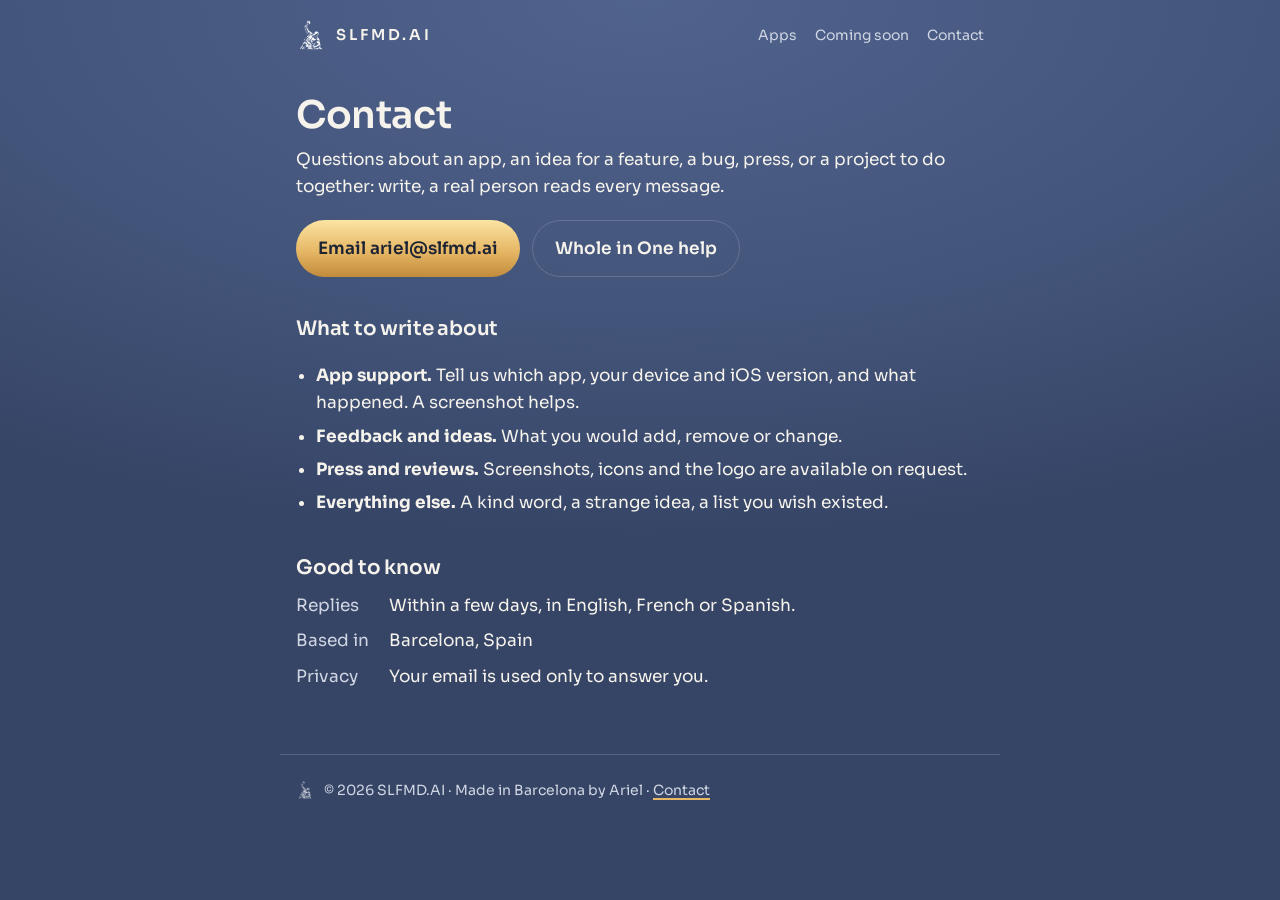
==== contact/index.html @ 249696d8 "SLFMD.AI website Co-Authored-By: Claude Opus 5.5 <noreply@anthropic.com> Claude-Session: https://cla" ====
<!doctype html>
<html lang="en">
<head>
<meta charset="utf-8">
<meta name="viewport" content="width=device-width,initial-scale=1">
<title>Contact — SLFMD.AI</title>
<meta name="description" content="Write to SLFMD.AI: app support, feedback, press and collaborations.">
<meta name="theme-color" content="#43547a">
<link rel="icon" href="/favicon.ico" sizes="any">
<link rel="icon" type="image/png" href="/assets/favicon-32.png" sizes="32x32">
<link rel="apple-touch-icon" href="/apple-touch-icon.png">
<meta property="og:type" content="website">
<meta property="og:site_name" content="SLFMD.AI">
<meta property="og:title" content="Contact — SLFMD.AI">
<meta property="og:description" content="Write to SLFMD.AI: app support, feedback, press and collaborations.">
<meta property="og:image" content="https://slfmd.ai/assets/og-image.jpg">
<meta name="twitter:card" content="summary_large_image">
<link rel="preconnect" href="https://fonts.googleapis.com">
<link rel="preconnect" href="https://fonts.gstatic.com" crossorigin>
<link href="https://fonts.googleapis.com/css2?family=Sora:wght@400;600&display=swap" rel="stylesheet">
<link rel="stylesheet" href="/assets/site.css">
</head>
<body>
<header class="bar">
<a class="brand" href="/" aria-label="SLFMD.AI home"><img src="/assets/mark-96.png" alt=""><span>SLFMD.AI</span></a>
<nav><a href="/#apps">Apps</a><a href="/#next">Coming soon</a><a href="/contact/">Contact</a></nav>
</header>
<main>
<h1>Contact</h1>
<p>Questions about an app, an idea for a feature, a bug, press, or a project to do together: write, a real person reads every message.</p>
<div class="actions">
<a class="button" href="mailto:ariel@slfmd.ai">Email ariel@slfmd.ai</a>
<a class="button ghost" href="/wholeinone/support/">Whole in One help</a>
</div>
<h2>What to write about</h2>
<ul class="features">
<li><strong>App support.</strong> Tell us which app, your device and iOS version, and what happened. A screenshot helps.</li>
<li><strong>Feedback and ideas.</strong> What you would add, remove or change.</li>
<li><strong>Press and reviews.</strong> Screenshots, icons and the logo are available on request.</li>
<li><strong>Everything else.</strong> A kind word, a strange idea, a list you wish existed.</li>
</ul>
<h2>Good to know</h2>
<dl class="facts">
<dt>Replies</dt><dd>Within a few days, in English, French or Spanish.</dd>
<dt>Based in</dt><dd>Barcelona, Spain</dd>
<dt>Privacy</dt><dd>Your email is used only to answer you.</dd>
</dl>
</main>
<footer><img src="/assets/mark-96.png" alt=""><span>© 2026 SLFMD.AI · Made in Barcelona by Ariel · <a href="/contact/">Contact</a></span></footer>
</body>
</html>
---- assets/site.css ----
/* SLFMD.AI — shared site styles. Brand: black, warm gold, Sora. */
:root {
  color-scheme: dark;
  --bg: #43547a;
  --bg-deep: #364566;
  --surface: rgba(16, 22, 38, 0.28);
  --line: rgba(255, 255, 255, 0.16);
  --ink: #f6f3ec;
  --muted: #d0d6e3;
  --gold-1: #fbe4a2;
  --gold-2: #e6b765;
  --gold-3: #c18b3b;
  --gold: linear-gradient(180deg, var(--gold-1) 0%, var(--gold-2) 55%, var(--gold-3) 100%);
}
* { box-sizing: border-box; }
html { background: var(--bg); }
body {
  margin: 0;
  background: var(--bg) radial-gradient(ellipse 90% 60% at 50% 0%, #50638d 0%, var(--bg) 60%, var(--bg-deep) 100%) no-repeat;
  min-height: 100vh;
  color: var(--ink);
  font: 17px/1.6 "Sora", -apple-system, system-ui, "Segoe UI", sans-serif;
  -webkit-font-smoothing: antialiased;
}
main { max-width: 720px; margin: 0 auto; padding: 0 16px 64px; }
a { color: inherit; text-decoration-color: var(--gold-2); text-decoration-thickness: 1.5px; text-underline-offset: 3px; }
a:hover { color: var(--gold-1); }
h1, h2, h3 { font-weight: 600; letter-spacing: -0.01em; }
h1 { font-size: clamp(28px, 6vw, 38px); line-height: 1.15; margin: 24px 0 8px; }
h2 { font-size: 20px; margin: 36px 0 8px; }
p { margin: 0 0 14px; }
.muted { color: var(--muted); }
img { max-width: 100%; height: auto; }

/* top bar */
.bar { max-width: 720px; margin: 0 auto; padding: 20px 16px; display: flex; align-items: center; justify-content: space-between; gap: 16px; }
.brand { display: inline-flex; align-items: center; gap: 10px; text-decoration: none; }
.brand img { width: 30px; height: 30px; object-fit: contain; }
.brand span { font-weight: 600; letter-spacing: 0.2em; font-size: 15px; }
.bar nav { display: flex; gap: 18px; font-size: 14px; }
.bar nav a { text-decoration: none; color: var(--muted); }
.bar nav a:hover { color: var(--ink); }

/* gold wordmark */
.wordmark {
  font-weight: 600;
  letter-spacing: 0.18em;
  background: var(--gold);
  -webkit-background-clip: text;
  background-clip: text;
  color: transparent;
}

/* home hero */
.hero { text-align: center; padding: 8px 0 24px; }
.hero img { width: min(460px, 90%); display: block; margin: 0 auto -6px; filter: drop-shadow(0 18px 30px rgba(10, 14, 28, 0.45)); }
.hero .wordmark { font-size: clamp(40px, 11vw, 76px); line-height: 1; margin: 0; padding-left: 0.18em; }
.hero p { font-size: 18px; margin: 18px auto 0; max-width: 34ch; }

/* cards */
.card { background: var(--surface); border: 1px solid var(--line); border-radius: 18px; padding: 18px; display: flex; gap: 16px; align-items: center; text-decoration: none; }
.card:hover { border-color: var(--gold-2); color: inherit; }
.card img { width: 72px; height: 72px; border-radius: 16px; flex: none; }
.card strong { font-weight: 600; }
.pill { display: inline-block; font-size: 12px; letter-spacing: 0.04em; padding: 2px 10px; border-radius: 999px; border: 1px solid var(--gold-3); color: var(--gold-1); margin-top: 6px; }

/* app page */
.app-head { display: flex; gap: 18px; align-items: center; margin-top: 16px; }
.app-head img { width: 88px; height: 88px; border-radius: 20px; }
.app-head h1 { margin: 0; }
.shots { display: grid; grid-template-columns: repeat(4, 1fr); gap: 12px; margin: 28px 0; }
.shots img { border-radius: 14px; border: 1px solid var(--line); }
@media (max-width: 560px) { .shots { grid-template-columns: repeat(2, 1fr); } }
.features { padding-left: 20px; }
.features li { margin-bottom: 6px; }
.links { display: flex; gap: 20px; flex-wrap: wrap; margin-top: 24px; }

footer { max-width: 720px; margin: 0 auto; padding: 24px 16px 40px; border-top: 1px solid var(--line); font-size: 14px; color: var(--muted); display: flex; gap: 10px; align-items: center; flex-wrap: wrap; }
footer img { width: 18px; height: 18px; object-fit: contain; opacity: 0.8; }

/* teasers */
.grid { display: grid; grid-template-columns: repeat(2, 1fr); gap: 12px; }
@media (max-width: 560px) { .grid { grid-template-columns: 1fr; } }
.tease { background: var(--surface); border: 1px solid var(--line); border-radius: 18px; padding: 18px; }
.tease h3 { margin: 6px 0 6px; font-size: 17px; }
.tease p { margin: 0; color: var(--muted); font-size: 15px; }
.status { font-size: 12px; letter-spacing: 0.08em; text-transform: uppercase; color: var(--gold-1); }

/* buttons */
.button { display: inline-flex; align-items: center; gap: 10px; padding: 14px 22px; border-radius: 999px; background: var(--gold); color: #1d2333; font-weight: 600; text-decoration: none; }
.button:hover { color: #1d2333; filter: brightness(1.06); }
.button.ghost { background: transparent; color: var(--ink); border: 1px solid var(--line); }
.button.ghost:hover { border-color: var(--gold-2); color: var(--ink); }
.actions { display: flex; gap: 12px; flex-wrap: wrap; margin: 20px 0 8px; }
dl.facts { display: grid; grid-template-columns: max-content 1fr; gap: 8px 20px; margin: 0; }
dl.facts dt { color: var(--muted); }
dl.facts dd { margin: 0; }
.bar nav a { white-space: nowrap; }
@media (max-width: 440px) { .bar { padding: 16px; } .bar nav { gap: 12px; font-size: 13px; } .brand span { font-size: 13px; letter-spacing: 0.14em; } .brand img { width: 24px; height: 24px; } }
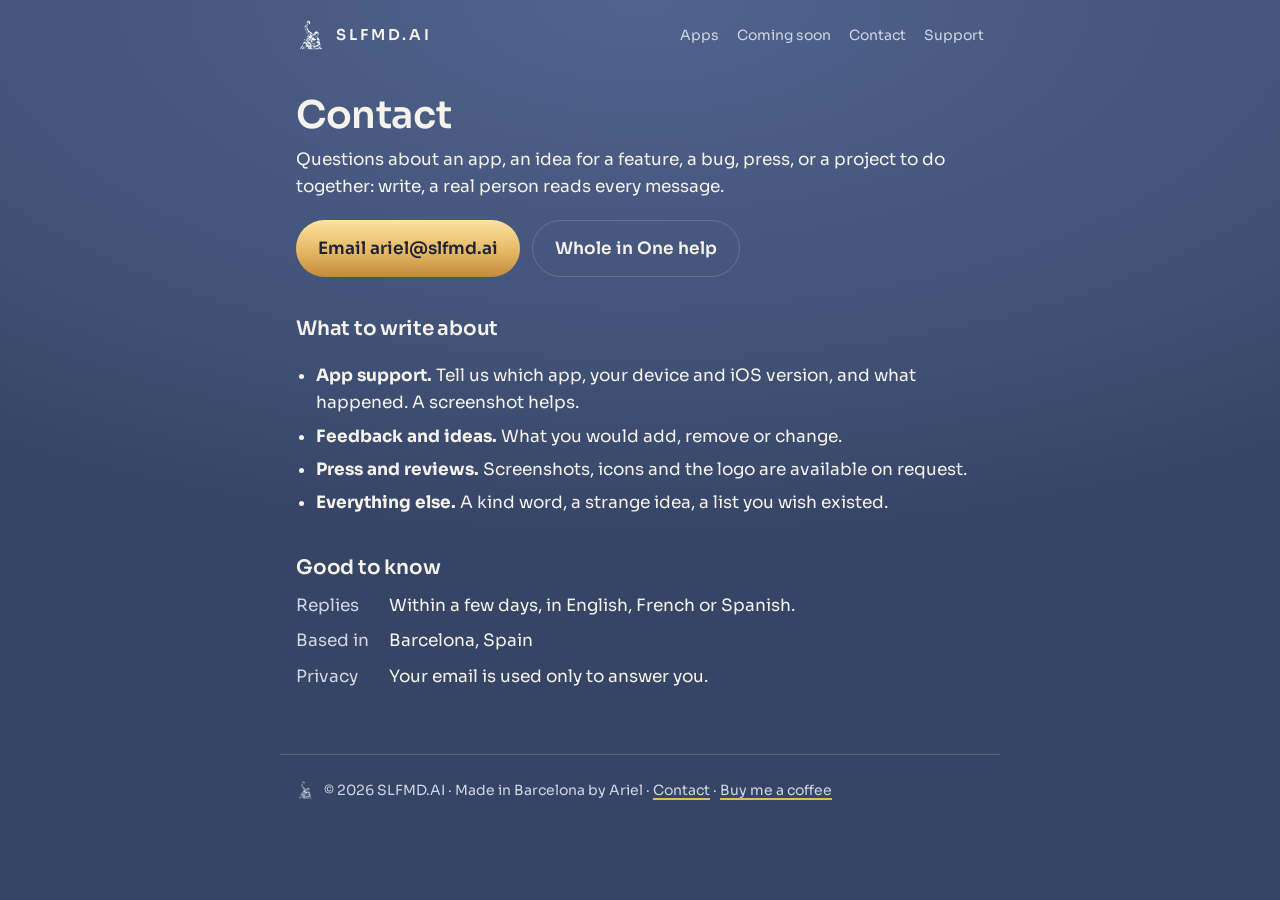
==== commit ec439685: "Ko-fi: Support link in the menu, Buy me a coffee button and footer link Co-Authored-By: Claude Opus " ====
--- a/contact/index.html
+++ b/contact/index.html
@@ -23,7 +23,7 @@
 <body>
 <header class="bar">
 <a class="brand" href="/" aria-label="SLFMD.AI home"><img src="/assets/mark-96.png" alt=""><span>SLFMD.AI</span></a>
-<nav><a href="/#apps">Apps</a><a href="/#next">Coming soon</a><a href="/contact/">Contact</a></nav>
+<nav><a href="/#apps">Apps</a><a href="/#next">Coming soon</a><a href="/contact/">Contact</a><a href="https://ko-fi.com/slfmdai" rel="noopener">Support</a></nav>
 </header>
 <main>
 <h1>Contact</h1>
@@ -46,6 +46,6 @@
 <dt>Privacy</dt><dd>Your email is used only to answer you.</dd>
 </dl>
 </main>
-<footer><img src="/assets/mark-96.png" alt=""><span>© 2026 SLFMD.AI · Made in Barcelona by Ariel · <a href="/contact/">Contact</a></span></footer>
+<footer><img src="/assets/mark-96.png" alt=""><span>© 2026 SLFMD.AI · Made in Barcelona by Ariel · <a href="/contact/">Contact</a> · <a href="https://ko-fi.com/slfmdai" rel="noopener">Buy me a coffee</a></span></footer>
 </body>
 </html>
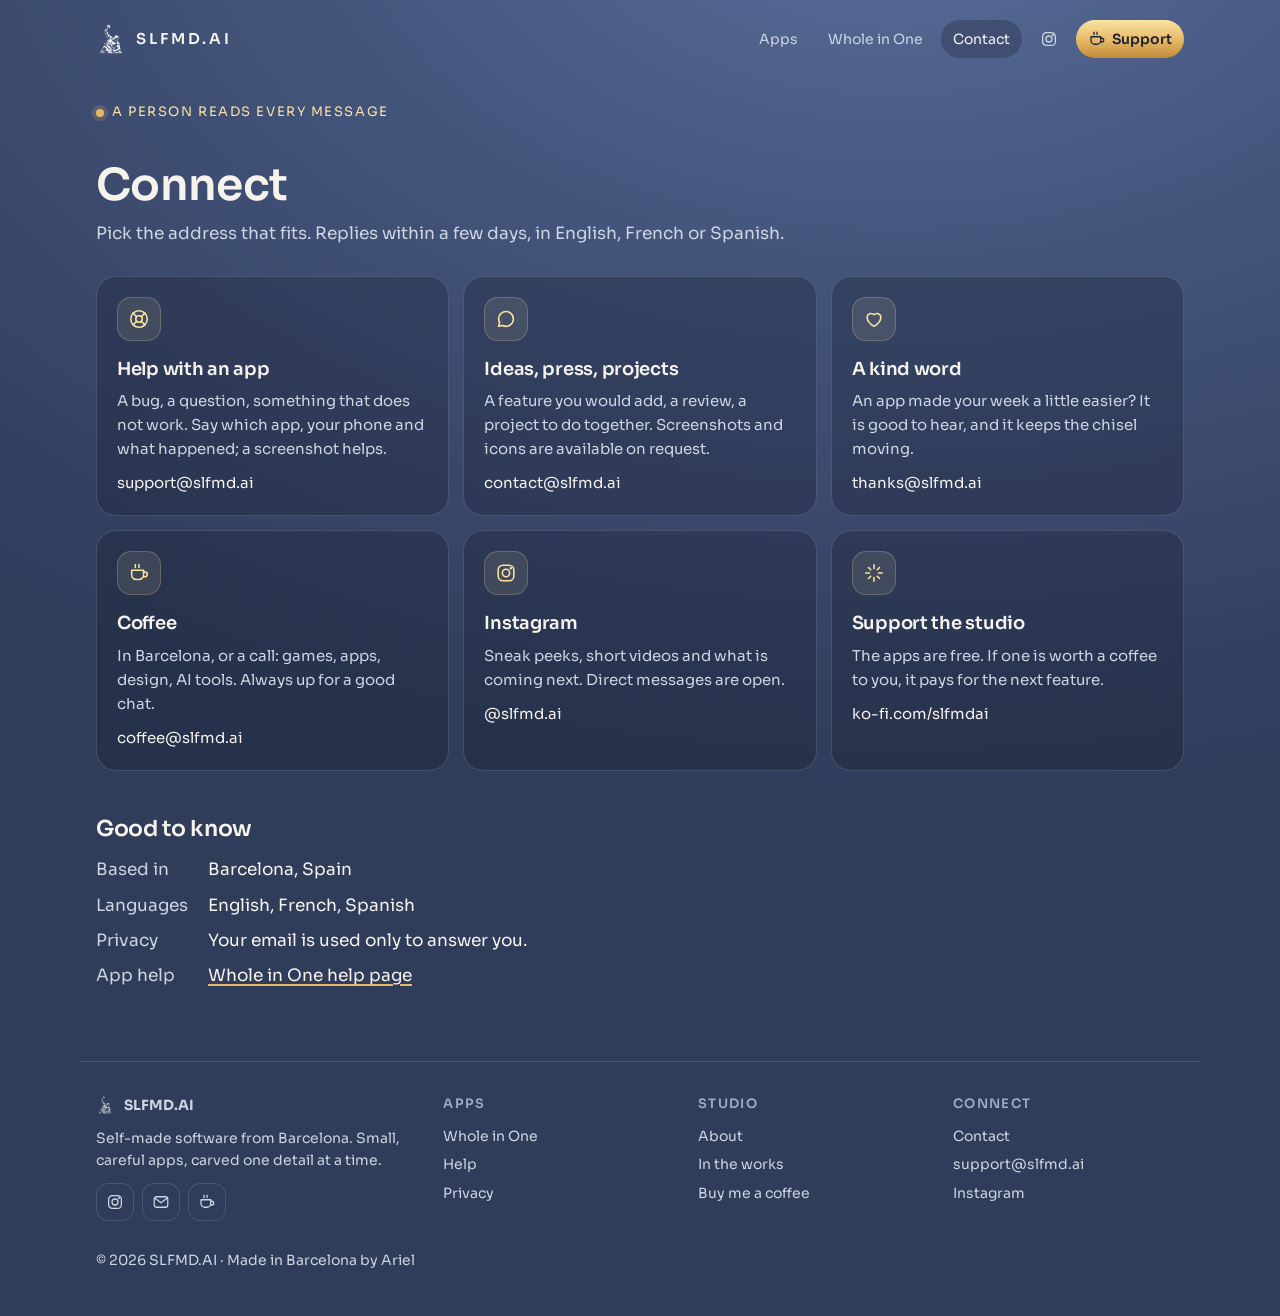
==== commit 90dcd17b: "Site v2: tabbed home (Apps, In the works, Studio), line icons, wider layout; Connect page with suppo" ====
--- a/contact/index.html
+++ b/contact/index.html
@@ -4,7 +4,7 @@
 <meta charset="utf-8">
 <meta name="viewport" content="width=device-width,initial-scale=1">
 <title>Contact — SLFMD.AI</title>
-<meta name="description" content="Write to SLFMD.AI: app support, feedback, press and collaborations.">
+<meta name="description" content="Reach SLFMD.AI: app help, ideas and press, a kind word, a coffee, or Instagram.">
 <meta name="theme-color" content="#43547a">
 <link rel="icon" href="/favicon.ico" sizes="any">
 <link rel="icon" type="image/png" href="/assets/favicon-32.png" sizes="32x32">
@@ -12,7 +12,7 @@
 <meta property="og:type" content="website">
 <meta property="og:site_name" content="SLFMD.AI">
 <meta property="og:title" content="Contact — SLFMD.AI">
-<meta property="og:description" content="Write to SLFMD.AI: app support, feedback, press and collaborations.">
+<meta property="og:description" content="Reach SLFMD.AI: app help, ideas and press, a kind word, a coffee, or Instagram.">
 <meta property="og:image" content="https://slfmd.ai/assets/og-image.jpg">
 <meta name="twitter:card" content="summary_large_image">
 <link rel="preconnect" href="https://fonts.googleapis.com">
@@ -21,31 +21,62 @@
 <link rel="stylesheet" href="/assets/site.css">
 </head>
 <body>
+<svg width="0" height="0" style="position:absolute" aria-hidden="true">
+<symbol id="i-mail" viewBox="0 0 24 24"><rect x="3" y="5" width="18" height="14" rx="3"/><path d="m4 7 8 6 8-6"/></symbol>
+<symbol id="i-insta" viewBox="0 0 24 24"><rect x="3.5" y="3.5" width="17" height="17" rx="5"/><circle cx="12" cy="12" r="4"/><circle cx="17.2" cy="6.8" r="0.6" fill="currentColor"/></symbol>
+<symbol id="i-coffee" viewBox="0 0 24 24"><path d="M4 9h13v5a5 5 0 0 1-5 5H9a5 5 0 0 1-5-5V9Z"/><path d="M17 11h1.5a2.5 2.5 0 0 1 0 5H17"/><path d="M8 3v3M12 3v3"/></symbol>
+<symbol id="i-heart" viewBox="0 0 24 24"><path d="M12 20s-7.5-4.6-7.5-10A4.3 4.3 0 0 1 12 7.4 4.3 4.3 0 0 1 19.5 10c0 5.4-7.5 10-7.5 10Z"/></symbol>
+<symbol id="i-help" viewBox="0 0 24 24"><circle cx="12" cy="12" r="9"/><circle cx="12" cy="12" r="3.5"/><path d="m5.6 5.6 3.9 3.9M14.5 14.5l3.9 3.9M18.4 5.6l-3.9 3.9M9.5 14.5l-3.9 3.9"/></symbol>
+<symbol id="i-chat" viewBox="0 0 24 24"><path d="M20 12a8 8 0 0 1-11.6 7.1L4 20l1-4.2A8 8 0 1 1 20 12Z"/></symbol>
+<symbol id="i-apps" viewBox="0 0 24 24"><rect x="4" y="4" width="7" height="7" rx="2"/><rect x="13" y="4" width="7" height="7" rx="2"/><rect x="4" y="13" width="7" height="7" rx="2"/><rect x="13" y="13" width="7" height="7" rx="2"/></symbol>
+<symbol id="i-hammer" viewBox="0 0 24 24"><path d="m14 6 4 4M11.5 8.5l-7 7a1.8 1.8 0 0 0 2.5 2.5l7-7"/><path d="m12 5 3-2 6 6-2 3-3-1-3-3Z"/></symbol>
+<symbol id="i-spark" viewBox="0 0 24 24"><path d="M12 3v4M12 17v4M3 12h4M17 12h4M6 6l2.5 2.5M15.5 15.5 18 18M18 6l-2.5 2.5M8.5 15.5 6 18"/></symbol>
+<symbol id="i-type" viewBox="0 0 24 24"><rect x="3" y="6" width="18" height="12" rx="3"/><path d="M7 10h.01M11 10h.01M15 10h.01M8 14h8"/></symbol>
+<symbol id="i-film" viewBox="0 0 24 24"><rect x="3" y="4" width="18" height="16" rx="3"/><path d="M7 4v16M17 4v16M3 9h4M3 15h4M17 9h4M17 15h4"/></symbol>
+<symbol id="i-cart" viewBox="0 0 24 24"><path d="M3 4h2l2.2 11h10.6L20 7H6.2"/><circle cx="9" cy="19" r="1.3"/><circle cx="17" cy="19" r="1.3"/></symbol>
+<symbol id="i-gift" viewBox="0 0 24 24"><rect x="4" y="9" width="16" height="11" rx="2"/><path d="M3 9h18M12 9v11M12 9S10.5 4 8 4.5 7.5 9 12 9Zm0 0s1.5-5 4-4.5S16.5 9 12 9Z"/></symbol>
+<symbol id="i-pin" viewBox="0 0 24 24"><path d="M12 21s-6.5-6-6.5-11a6.5 6.5 0 0 1 13 0c0 5-6.5 11-6.5 11Z"/><circle cx="12" cy="10" r="2.4"/></symbol>
+<symbol id="i-lock" viewBox="0 0 24 24"><rect x="5" y="10" width="14" height="10" rx="2.5"/><path d="M8 10V7.5a4 4 0 0 1 8 0V10"/></symbol>
+<symbol id="i-phone" viewBox="0 0 24 24"><rect x="6.5" y="2.5" width="11" height="19" rx="2.5"/><path d="M11 18.5h2"/></symbol>
+<symbol id="i-game" viewBox="0 0 24 24"><path d="M7 8h10a4 4 0 0 1 3.9 4.9l-.8 3.3a2.4 2.4 0 0 1-4.2.9L14.5 15h-5l-1.4 2.1a2.4 2.4 0 0 1-4.2-.9l-.8-3.3A4 4 0 0 1 7 8Z"/><path d="M8 11v3M6.5 12.5h3M15.5 12h.01M17.5 13.5h.01"/></symbol>
+<symbol id="i-arrow" viewBox="0 0 24 24"><path d="M5 12h14M13 6l6 6-6 6"/></symbol>
+<symbol id="i-globe" viewBox="0 0 24 24"><circle cx="12" cy="12" r="9"/><path d="M3 12h18M12 3a14 14 0 0 1 0 18M12 3a14 14 0 0 0 0 18"/></symbol>
+</svg>
+<a class="skip" href="#main">Skip to content</a>
 <header class="bar">
 <a class="brand" href="/" aria-label="SLFMD.AI home"><img src="/assets/mark-96.png" alt=""><span>SLFMD.AI</span></a>
-<nav><a href="/#apps">Apps</a><a href="/#next">Coming soon</a><a href="/contact/">Contact</a><a href="https://ko-fi.com/slfmdai" rel="noopener">Support</a></nav>
+<nav aria-label="Main"><a href="/#apps">Apps</a><a href="/wholeinone/" class="hide-sm">Whole in One</a><a href="/contact/" aria-current="page">Contact</a><a href="https://www.instagram.com/slfmd.ai/" rel="noopener" aria-label="Instagram"><svg class="icon"><use href="#i-insta"/></svg></a><a class="cta" href="https://ko-fi.com/slfmdai" rel="noopener"><svg class="icon"><use href="#i-coffee"/></svg><span class="hide-sm">Support</span></a></nav>
 </header>
-<main>
-<h1>Contact</h1>
-<p>Questions about an app, an idea for a feature, a bug, press, or a project to do together: write, a real person reads every message.</p>
-<div class="actions">
-<a class="button" href="mailto:ariel@slfmd.ai">Email ariel@slfmd.ai</a>
-<a class="button ghost" href="/wholeinone/support/">Whole in One help</a>
+<main id="main" class="wide">
+<span class="eyebrow" style="margin-top:24px">A person reads every message</span>
+<h1>Connect</h1>
+<p class="muted" style="max-width:56ch">Pick the address that fits. Replies within a few days, in English, French or Spanish.</p>
+<div class="cards" style="margin-top:28px">
+<a class="tile" href="mailto:support@slfmd.ai"><div class="badge"><svg class="icon"><use href="#i-help"/></svg></div><h3>Help with an app</h3><p>A bug, a question, something that does not work. Say which app, your phone and what happened; a screenshot helps.</p><div class="addr">support@slfmd.ai</div></a>
+<a class="tile" href="mailto:contact@slfmd.ai"><div class="badge"><svg class="icon"><use href="#i-chat"/></svg></div><h3>Ideas, press, projects</h3><p>A feature you would add, a review, a project to do together. Screenshots and icons are available on request.</p><div class="addr">contact@slfmd.ai</div></a>
+<a class="tile" href="mailto:thanks@slfmd.ai"><div class="badge"><svg class="icon"><use href="#i-heart"/></svg></div><h3>A kind word</h3><p>An app made your week a little easier? It is good to hear, and it keeps the chisel moving.</p><div class="addr">thanks@slfmd.ai</div></a>
+<a class="tile" href="mailto:coffee@slfmd.ai"><div class="badge"><svg class="icon"><use href="#i-coffee"/></svg></div><h3>Coffee</h3><p>In Barcelona, or a call: games, apps, design, AI tools. Always up for a good chat.</p><div class="addr">coffee@slfmd.ai</div></a>
+<a class="tile" href="https://www.instagram.com/slfmd.ai/" rel="noopener"><div class="badge"><svg class="icon"><use href="#i-insta"/></svg></div><h3>Instagram</h3><p>Sneak peeks, short videos and what is coming next. Direct messages are open.</p><div class="addr">@slfmd.ai</div></a>
+<a class="tile" href="https://ko-fi.com/slfmdai" rel="noopener"><div class="badge"><svg class="icon"><use href="#i-spark"/></svg></div><h3>Support the studio</h3><p>The apps are free. If one is worth a coffee to you, it pays for the next feature.</p><div class="addr">ko-fi.com/slfmdai</div></a>
 </div>
-<h2>What to write about</h2>
-<ul class="features">
-<li><strong>App support.</strong> Tell us which app, your device and iOS version, and what happened. A screenshot helps.</li>
-<li><strong>Feedback and ideas.</strong> What you would add, remove or change.</li>
-<li><strong>Press and reviews.</strong> Screenshots, icons and the logo are available on request.</li>
-<li><strong>Everything else.</strong> A kind word, a strange idea, a list you wish existed.</li>
-</ul>
 <h2>Good to know</h2>
 <dl class="facts">
-<dt>Replies</dt><dd>Within a few days, in English, French or Spanish.</dd>
 <dt>Based in</dt><dd>Barcelona, Spain</dd>
+<dt>Languages</dt><dd>English, French, Spanish</dd>
 <dt>Privacy</dt><dd>Your email is used only to answer you.</dd>
+<dt>App help</dt><dd><a href="/wholeinone/support/">Whole in One help page</a></dd>
 </dl>
 </main>
-<footer><img src="/assets/mark-96.png" alt=""><span>© 2026 SLFMD.AI · Made in Barcelona by Ariel · <a href="/contact/">Contact</a> · <a href="https://ko-fi.com/slfmdai" rel="noopener">Buy me a coffee</a></span></footer>
+
+<footer>
+<div class="cols">
+<div><div class="sign"><img src="/assets/mark-96.png" alt=""><strong>SLFMD.AI</strong></div><p style="margin:10px 0 0">Self-made software from Barcelona. Small, careful apps, carved one detail at a time.</p>
+<div class="social"><a href="https://www.instagram.com/slfmd.ai/" rel="noopener" aria-label="Instagram"><svg class="icon"><use href="#i-insta"/></svg></a><a href="mailto:contact@slfmd.ai" aria-label="Email"><svg class="icon"><use href="#i-mail"/></svg></a><a href="https://ko-fi.com/slfmdai" rel="noopener" aria-label="Ko-fi"><svg class="icon"><use href="#i-coffee"/></svg></a></div></div>
+<div><h3>Apps</h3><ul><li><a href="/wholeinone/">Whole in One</a></li><li><a href="/wholeinone/support/">Help</a></li><li><a href="/wholeinone/privacy/">Privacy</a></li></ul></div>
+<div><h3>Studio</h3><ul><li><a href="/#studio">About</a></li><li><a href="/#next">In the works</a></li><li><a href="https://ko-fi.com/slfmdai" rel="noopener">Buy me a coffee</a></li></ul></div>
+<div><h3>Connect</h3><ul><li><a href="/contact/">Contact</a></li><li><a href="mailto:support@slfmd.ai">support@slfmd.ai</a></li><li><a href="https://www.instagram.com/slfmd.ai/" rel="noopener">Instagram</a></li></ul></div>
+</div>
+<div class="sign">© 2026 SLFMD.AI · Made in Barcelona by Ariel</div>
+</footer>
 </body>
 </html>
--- a/assets/site.css
+++ b/assets/site.css
@@ -1,68 +1,142 @@
-/* SLFMD.AI — shared site styles. Brand: black, warm gold, Sora. */
+/* SLFMD.AI — shared site styles, v2. Brand: deep navy, warm gold, Sora. */
 :root {
   color-scheme: dark;
   --bg: #43547a;
-  --bg-deep: #364566;
-  --surface: rgba(16, 22, 38, 0.28);
-  --line: rgba(255, 255, 255, 0.16);
+  --bg-deep: #2f3c5a;
+  --surface: rgba(16, 22, 38, 0.26);
+  --surface-2: rgba(16, 22, 38, 0.42);
+  --line: rgba(255, 255, 255, 0.14);
+  --line-strong: rgba(255, 255, 255, 0.26);
   --ink: #f6f3ec;
-  --muted: #d0d6e3;
+  --muted: #cdd4e2;
+  --faint: #9fabc4;
   --gold-1: #fbe4a2;
   --gold-2: #e6b765;
   --gold-3: #c18b3b;
   --gold: linear-gradient(180deg, var(--gold-1) 0%, var(--gold-2) 55%, var(--gold-3) 100%);
+  --radius: 20px;
+  --wide: 1120px;
+  --read: 720px;
 }
 * { box-sizing: border-box; }
-html { background: var(--bg); }
+html { background: var(--bg-deep); scroll-behavior: smooth; }
 body {
   margin: 0;
-  background: var(--bg) radial-gradient(ellipse 90% 60% at 50% 0%, #50638d 0%, var(--bg) 60%, var(--bg-deep) 100%) no-repeat;
+  background: var(--bg) radial-gradient(ellipse 110% 70% at 70% -10%, #5a6f9c 0%, var(--bg) 45%, var(--bg-deep) 100%) no-repeat;
   min-height: 100vh;
   color: var(--ink);
   font: 17px/1.6 "Sora", -apple-system, system-ui, "Segoe UI", sans-serif;
   -webkit-font-smoothing: antialiased;
+  overflow-x: hidden;
 }
-main { max-width: 720px; margin: 0 auto; padding: 0 16px 64px; }
+main { max-width: var(--read); margin: 0 auto; padding: 0 16px 72px; }
+main.wide { max-width: var(--wide); }
 a { color: inherit; text-decoration-color: var(--gold-2); text-decoration-thickness: 1.5px; text-underline-offset: 3px; }
 a:hover { color: var(--gold-1); }
-h1, h2, h3 { font-weight: 600; letter-spacing: -0.01em; }
-h1 { font-size: clamp(28px, 6vw, 38px); line-height: 1.15; margin: 24px 0 8px; }
-h2 { font-size: 20px; margin: 36px 0 8px; }
+h1, h2, h3 { font-weight: 600; letter-spacing: -0.015em; }
+h1 { font-size: clamp(30px, 6vw, 44px); line-height: 1.12; margin: 24px 0 10px; }
+h2 { font-size: 22px; margin: 40px 0 10px; }
 p { margin: 0 0 14px; }
 .muted { color: var(--muted); }
 img { max-width: 100%; height: auto; }
+.icon { width: 22px; height: 22px; flex: none; stroke: currentColor; fill: none; stroke-width: 1.7; stroke-linecap: round; stroke-linejoin: round; }
+.skip { position: absolute; left: -9999px; }
+.skip:focus { left: 16px; top: 8px; background: var(--ink); color: #1d2333; padding: 8px 12px; border-radius: 8px; z-index: 10; }
+:focus-visible { outline: 2px solid var(--gold-1); outline-offset: 3px; border-radius: 6px; }
 
 /* top bar */
-.bar { max-width: 720px; margin: 0 auto; padding: 20px 16px; display: flex; align-items: center; justify-content: space-between; gap: 16px; }
+.bar { max-width: var(--wide); margin: 0 auto; padding: 20px 16px; display: flex; align-items: center; justify-content: space-between; gap: 16px; }
 .brand { display: inline-flex; align-items: center; gap: 10px; text-decoration: none; }
 .brand img { width: 30px; height: 30px; object-fit: contain; }
 .brand span { font-weight: 600; letter-spacing: 0.2em; font-size: 15px; }
-.bar nav { display: flex; gap: 18px; font-size: 14px; }
-.bar nav a { text-decoration: none; color: var(--muted); }
-.bar nav a:hover { color: var(--ink); }
+.bar nav { display: flex; gap: 6px; align-items: center; font-size: 14px; }
+.bar nav a { text-decoration: none; color: var(--muted); padding: 8px 12px; border-radius: 999px; white-space: nowrap; display: inline-flex; align-items: center; gap: 6px; }
+.bar nav a:hover, .bar nav a[aria-current="page"] { color: var(--ink); background: var(--surface); }
+.bar nav a.cta { color: #1d2333; background: var(--gold); font-weight: 600; }
+.bar nav a.cta:hover { filter: brightness(1.06); }
+.bar nav .icon { width: 18px; height: 18px; }
+@media (max-width: 640px) {
+  .bar { padding: 14px 16px; }
+  .bar nav { gap: 0; font-size: 13px; }
+  .bar nav a { padding: 8px 8px; }
+  .bar nav .hide-sm { display: none; }
+  .brand span { font-size: 13px; letter-spacing: 0.14em; }
+  .brand img { width: 24px; height: 24px; }
+}
 
 /* gold wordmark */
-.wordmark {
-  font-weight: 600;
-  letter-spacing: 0.18em;
-  background: var(--gold);
-  -webkit-background-clip: text;
-  background-clip: text;
-  color: transparent;
+.wordmark { font-weight: 600; letter-spacing: 0.18em; background: var(--gold); -webkit-background-clip: text; background-clip: text; color: transparent; }
+.gold-text { background: var(--gold); -webkit-background-clip: text; background-clip: text; color: transparent; }
+
+/* home hero: words left, the carved figure right */
+.hero { display: grid; grid-template-columns: 1.1fr 0.9fr; gap: 24px; align-items: center; padding: 16px 0 8px; }
+.hero h1 { font-size: clamp(38px, 7vw, 68px); line-height: 1.02; margin: 0 0 18px; letter-spacing: -0.03em; }
+.hero .lede { font-size: 19px; color: var(--muted); max-width: 36ch; margin-bottom: 26px; }
+.hero figure { margin: 0; }
+.hero figure img { width: min(440px, 100%); display: block; margin: 0 auto; filter: drop-shadow(0 22px 34px rgba(10, 14, 28, 0.5)); }
+.eyebrow { display: inline-flex; align-items: center; gap: 8px; font-size: 13px; letter-spacing: 0.12em; text-transform: uppercase; color: var(--gold-1); margin-bottom: 14px; }
+.eyebrow::before { content: ""; width: 8px; height: 8px; border-radius: 50%; background: var(--gold-2); box-shadow: 0 0 0 4px rgba(230, 183, 101, 0.18); }
+@media (max-width: 760px) {
+  .hero { grid-template-columns: 1fr; text-align: left; }
+  .hero figure { order: -1; }
+  .hero figure img { width: min(300px, 80%); }
 }
 
-/* home hero */
-.hero { text-align: center; padding: 8px 0 24px; }
-.hero img { width: min(460px, 90%); display: block; margin: 0 auto -6px; filter: drop-shadow(0 18px 30px rgba(10, 14, 28, 0.45)); }
-.hero .wordmark { font-size: clamp(40px, 11vw, 76px); line-height: 1; margin: 0; padding-left: 0.18em; }
-.hero p { font-size: 18px; margin: 18px auto 0; max-width: 34ch; }
+/* tabs */
+.tabs { display: flex; gap: 4px; padding: 4px; margin: 40px 0 22px; background: var(--surface-2); border: 1px solid var(--line); border-radius: 999px; width: max-content; max-width: 100%; overflow-x: auto; scrollbar-width: none; }
+.tabs::-webkit-scrollbar { display: none; }
+.tabs button { font: inherit; font-size: 15px; color: var(--muted); background: none; border: 0; border-radius: 999px; padding: 10px 18px; cursor: pointer; display: inline-flex; align-items: center; gap: 8px; white-space: nowrap; }
+.tabs button:hover { color: var(--ink); }
+.tabs button[aria-selected="true"] { background: var(--ink); color: #1d2333; font-weight: 600; }
+.tabs .count { font-size: 12px; opacity: 0.7; }
+.tabs button .icon { width: 18px; height: 18px; }
+[role="tabpanel"][hidden] { display: none; }
+.panel-head { display: flex; align-items: baseline; justify-content: space-between; gap: 16px; flex-wrap: wrap; margin-bottom: 16px; }
+.panel-head h2 { margin: 0; }
+.panel-head p { margin: 0; color: var(--faint); font-size: 15px; }
 
-/* cards */
+/* featured app */
+.feature { display: grid; grid-template-columns: 1fr 1fr; gap: 28px; background: var(--surface); border: 1px solid var(--line); border-radius: 28px; padding: 28px; overflow: hidden; }
+.feature .app-id { display: flex; gap: 16px; align-items: center; margin-bottom: 14px; }
+.feature .app-id img { width: 72px; height: 72px; border-radius: 18px; }
+.feature h3 { font-size: 26px; margin: 0; }
+.feature .strip { display: grid; grid-template-columns: repeat(3, 1fr); gap: 10px; align-self: end; }
+.feature .strip img { border-radius: 14px; border: 1px solid var(--line); }
+.feature .strip img:nth-child(2) { transform: translateY(-14px); }
+@media (max-width: 860px) { .feature { grid-template-columns: 1fr; padding: 20px; } .feature .strip img:nth-child(2) { transform: none; } }
+
+/* meta row: category · status */
+.meta { display: flex; flex-wrap: wrap; gap: 6px 14px; font-size: 13px; color: var(--faint); margin: 4px 0 10px; }
+.meta .tag { color: var(--gold-1); letter-spacing: 0.06em; text-transform: uppercase; }
+.pill { display: inline-flex; align-items: center; gap: 6px; font-size: 12px; letter-spacing: 0.04em; padding: 3px 10px; border-radius: 999px; border: 1px solid var(--gold-3); color: var(--gold-1); }
+.pill.live::before { content: ""; width: 6px; height: 6px; border-radius: 50%; background: #7fe0a0; }
+
+/* icon list (features) */
+.ilist { list-style: none; padding: 0; margin: 18px 0; display: grid; gap: 12px; }
+.ilist li { display: flex; gap: 12px; align-items: flex-start; color: var(--muted); font-size: 15px; }
+.ilist li strong { color: var(--ink); font-weight: 600; }
+.ilist .icon { color: var(--gold-2); margin-top: 1px; }
+
+/* card grid */
+.cards { display: grid; grid-template-columns: repeat(3, 1fr); gap: 14px; }
+.cards.two { grid-template-columns: repeat(2, 1fr); }
+@media (max-width: 860px) { .cards { grid-template-columns: repeat(2, 1fr); } }
+@media (max-width: 560px) { .cards, .cards.two { grid-template-columns: 1fr; } }
+.tile { position: relative; display: flex; flex-direction: column; background: var(--surface); border: 1px solid var(--line); border-radius: var(--radius); padding: 20px; text-decoration: none; transition: border-color 0.15s, transform 0.15s, background 0.15s; }
+a.tile:hover { border-color: var(--gold-2); background: var(--surface-2); transform: translateY(-2px); color: inherit; }
+.tile .badge { width: 44px; height: 44px; border-radius: 14px; display: grid; place-items: center; background: rgba(251, 228, 162, 0.1); border: 1px solid rgba(251, 228, 162, 0.22); color: var(--gold-1); margin-bottom: 14px; }
+.tile h3 { font-size: 18px; margin: 0 0 6px; }
+.tile p { margin: 0; color: var(--muted); font-size: 15px; }
+.tile .go { margin-top: auto; padding-top: 14px; font-size: 14px; color: var(--gold-1); display: inline-flex; align-items: center; gap: 6px; }
+.tile .addr { font-size: 15px; color: var(--ink); word-break: break-all; margin-top: 10px; }
+
+/* old cards (support, privacy pages) */
 .card { background: var(--surface); border: 1px solid var(--line); border-radius: 18px; padding: 18px; display: flex; gap: 16px; align-items: center; text-decoration: none; }
 .card:hover { border-color: var(--gold-2); color: inherit; }
 .card img { width: 72px; height: 72px; border-radius: 16px; flex: none; }
-.card strong { font-weight: 600; }
-.pill { display: inline-block; font-size: 12px; letter-spacing: 0.04em; padding: 2px 10px; border-radius: 999px; border: 1px solid var(--gold-3); color: var(--gold-1); margin-top: 6px; }
+.features { padding-left: 20px; }
+.features li { margin-bottom: 6px; }
+.links { display: flex; gap: 20px; flex-wrap: wrap; margin-top: 24px; }
 
 /* app page */
 .app-head { display: flex; gap: 18px; align-items: center; margin-top: 16px; }
@@ -71,29 +145,43 @@
 .shots { display: grid; grid-template-columns: repeat(4, 1fr); gap: 12px; margin: 28px 0; }
 .shots img { border-radius: 14px; border: 1px solid var(--line); }
 @media (max-width: 560px) { .shots { grid-template-columns: repeat(2, 1fr); } }
-.features { padding-left: 20px; }
-.features li { margin-bottom: 6px; }
-.links { display: flex; gap: 20px; flex-wrap: wrap; margin-top: 24px; }
-
-footer { max-width: 720px; margin: 0 auto; padding: 24px 16px 40px; border-top: 1px solid var(--line); font-size: 14px; color: var(--muted); display: flex; gap: 10px; align-items: center; flex-wrap: wrap; }
-footer img { width: 18px; height: 18px; object-fit: contain; opacity: 0.8; }
-
-/* teasers */
-.grid { display: grid; grid-template-columns: repeat(2, 1fr); gap: 12px; }
-@media (max-width: 560px) { .grid { grid-template-columns: 1fr; } }
-.tease { background: var(--surface); border: 1px solid var(--line); border-radius: 18px; padding: 18px; }
-.tease h3 { margin: 6px 0 6px; font-size: 17px; }
-.tease p { margin: 0; color: var(--muted); font-size: 15px; }
-.status { font-size: 12px; letter-spacing: 0.08em; text-transform: uppercase; color: var(--gold-1); }
 
 /* buttons */
-.button { display: inline-flex; align-items: center; gap: 10px; padding: 14px 22px; border-radius: 999px; background: var(--gold); color: #1d2333; font-weight: 600; text-decoration: none; }
+.button { display: inline-flex; align-items: center; gap: 10px; padding: 13px 22px; border-radius: 999px; background: var(--gold); color: #1d2333; font-weight: 600; text-decoration: none; }
 .button:hover { color: #1d2333; filter: brightness(1.06); }
-.button.ghost { background: transparent; color: var(--ink); border: 1px solid var(--line); }
+.button.ghost { background: transparent; color: var(--ink); border: 1px solid var(--line-strong); }
 .button.ghost:hover { border-color: var(--gold-2); color: var(--ink); }
+.button .icon { width: 18px; height: 18px; }
 .actions { display: flex; gap: 12px; flex-wrap: wrap; margin: 20px 0 8px; }
 dl.facts { display: grid; grid-template-columns: max-content 1fr; gap: 8px 20px; margin: 0; }
 dl.facts dt { color: var(--muted); }
 dl.facts dd { margin: 0; }
-.bar nav a { white-space: nowrap; }
-@media (max-width: 440px) { .bar { padding: 16px; } .bar nav { gap: 12px; font-size: 13px; } .brand span { font-size: 13px; letter-spacing: 0.14em; } .brand img { width: 24px; height: 24px; } }
+
+/* studio */
+.studio { display: grid; grid-template-columns: 1.2fr 1fr; gap: 28px; align-items: start; }
+@media (max-width: 760px) { .studio { grid-template-columns: 1fr; } }
+.stats { display: grid; grid-template-columns: repeat(2, 1fr); gap: 12px; }
+.stat { background: var(--surface); border: 1px solid var(--line); border-radius: var(--radius); padding: 18px; }
+.stat b { display: block; font-size: 30px; font-weight: 600; line-height: 1.1; }
+.stat span { font-size: 14px; color: var(--muted); }
+
+/* footer */
+footer { max-width: var(--wide); margin: 0 auto; padding: 32px 16px 44px; border-top: 1px solid var(--line); font-size: 14px; color: var(--muted); }
+footer .cols { display: grid; grid-template-columns: 1.4fr repeat(3, 1fr); gap: 24px; margin-bottom: 28px; }
+@media (max-width: 760px) { footer .cols { grid-template-columns: 1fr 1fr; } footer .cols > :first-child { grid-column: 1 / -1; } }
+footer h3 { font-size: 13px; letter-spacing: 0.1em; text-transform: uppercase; color: var(--faint); margin: 0 0 10px; font-weight: 600; }
+footer ul { list-style: none; margin: 0; padding: 0; display: grid; gap: 6px; }
+footer a { text-decoration: none; }
+footer a:hover { color: var(--ink); }
+footer .sign { display: flex; gap: 10px; align-items: center; flex-wrap: wrap; }
+footer img { width: 18px; height: 18px; object-fit: contain; opacity: 0.8; }
+footer .social { display: flex; gap: 8px; margin-top: 12px; }
+footer .social a { width: 38px; height: 38px; border-radius: 12px; border: 1px solid var(--line); display: grid; place-items: center; }
+footer .social a:hover { border-color: var(--gold-2); }
+footer .social .icon { width: 18px; height: 18px; }
+@media (max-width: 480px) {
+  .tabs { width: 100%; }
+  .tabs button { flex: 1; justify-content: center; padding: 10px 10px; font-size: 14px; }
+  .tabs .count { display: none; }
+  .tabs button .icon { display: none; }
+}
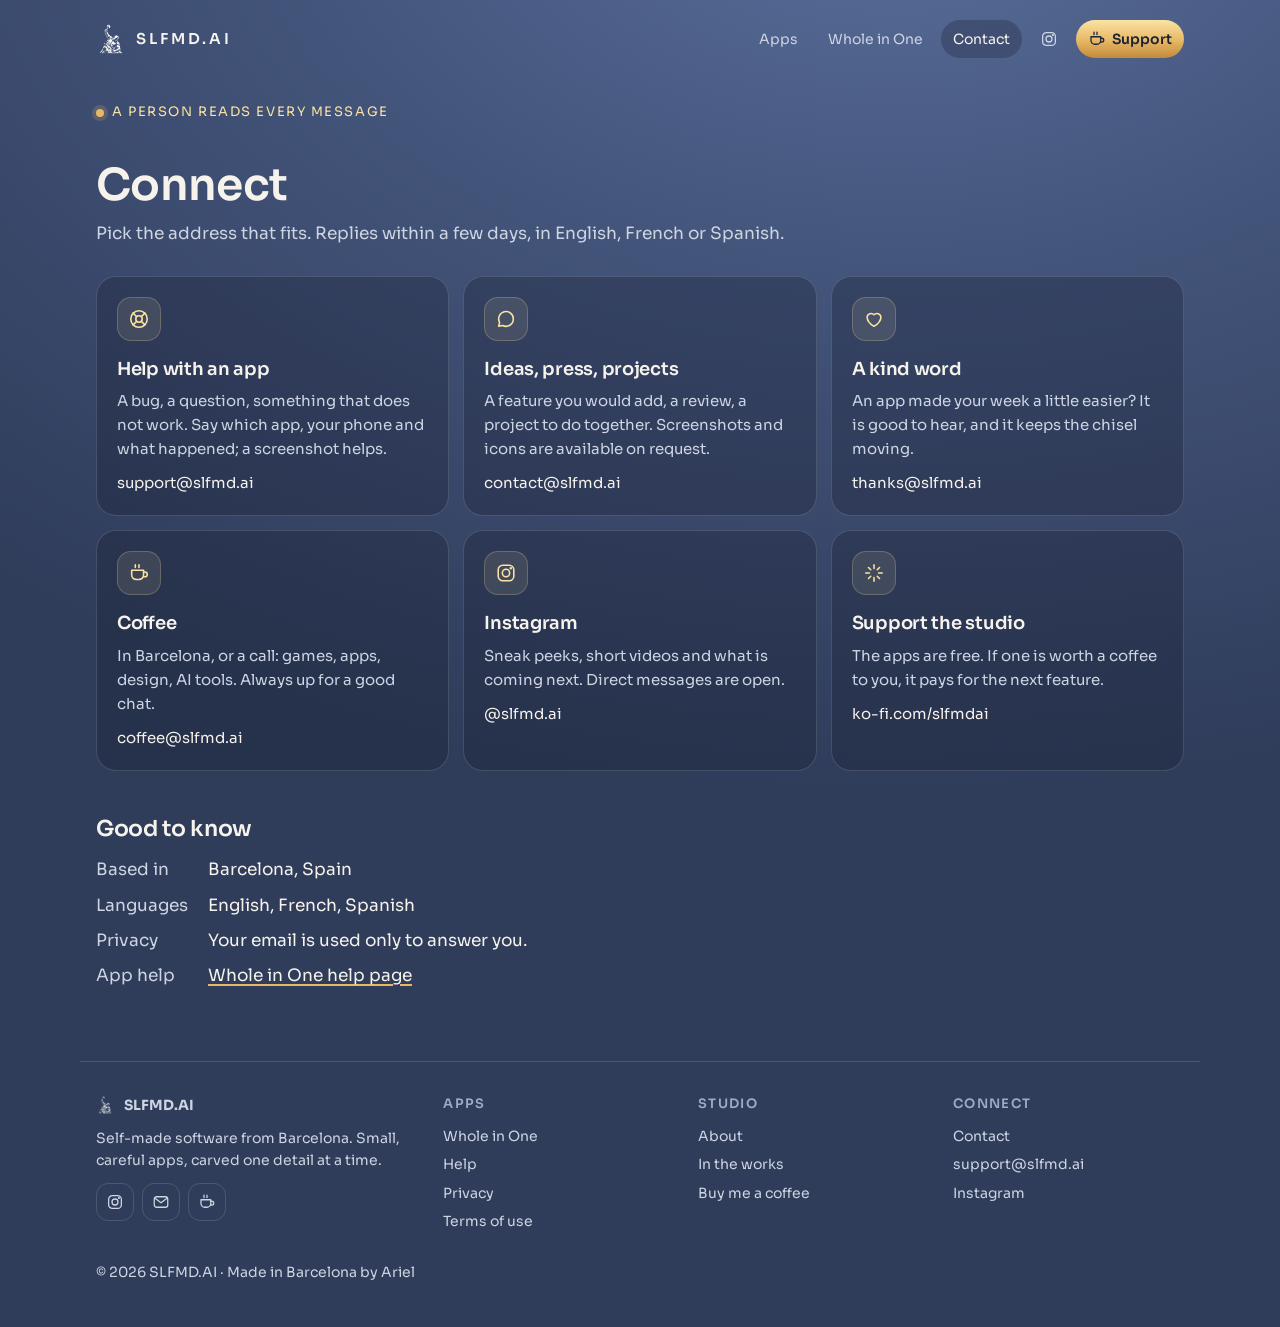
==== commit 53dea385: "Terms of use page for all apps; Whole in One pages cover iPhone and Android (Android coming soon); c" ====
--- a/contact/index.html
+++ b/contact/index.html
@@ -72,7 +72,7 @@
 <div class="cols">
 <div><div class="sign"><img src="/assets/mark-96.png" alt=""><strong>SLFMD.AI</strong></div><p style="margin:10px 0 0">Self-made software from Barcelona. Small, careful apps, carved one detail at a time.</p>
 <div class="social"><a href="https://www.instagram.com/slfmd.ai/" rel="noopener" aria-label="Instagram"><svg class="icon"><use href="#i-insta"/></svg></a><a href="mailto:contact@slfmd.ai" aria-label="Email"><svg class="icon"><use href="#i-mail"/></svg></a><a href="https://ko-fi.com/slfmdai" rel="noopener" aria-label="Ko-fi"><svg class="icon"><use href="#i-coffee"/></svg></a></div></div>
-<div><h3>Apps</h3><ul><li><a href="/wholeinone/">Whole in One</a></li><li><a href="/wholeinone/support/">Help</a></li><li><a href="/wholeinone/privacy/">Privacy</a></li></ul></div>
+<div><h3>Apps</h3><ul><li><a href="/wholeinone/">Whole in One</a></li><li><a href="/wholeinone/support/">Help</a></li><li><a href="/wholeinone/privacy/">Privacy</a></li><li><a href="/terms/">Terms of use</a></li></ul></div>
 <div><h3>Studio</h3><ul><li><a href="/#studio">About</a></li><li><a href="/#next">In the works</a></li><li><a href="https://ko-fi.com/slfmdai" rel="noopener">Buy me a coffee</a></li></ul></div>
 <div><h3>Connect</h3><ul><li><a href="/contact/">Contact</a></li><li><a href="mailto:support@slfmd.ai">support@slfmd.ai</a></li><li><a href="https://www.instagram.com/slfmd.ai/" rel="noopener">Instagram</a></li></ul></div>
 </div>
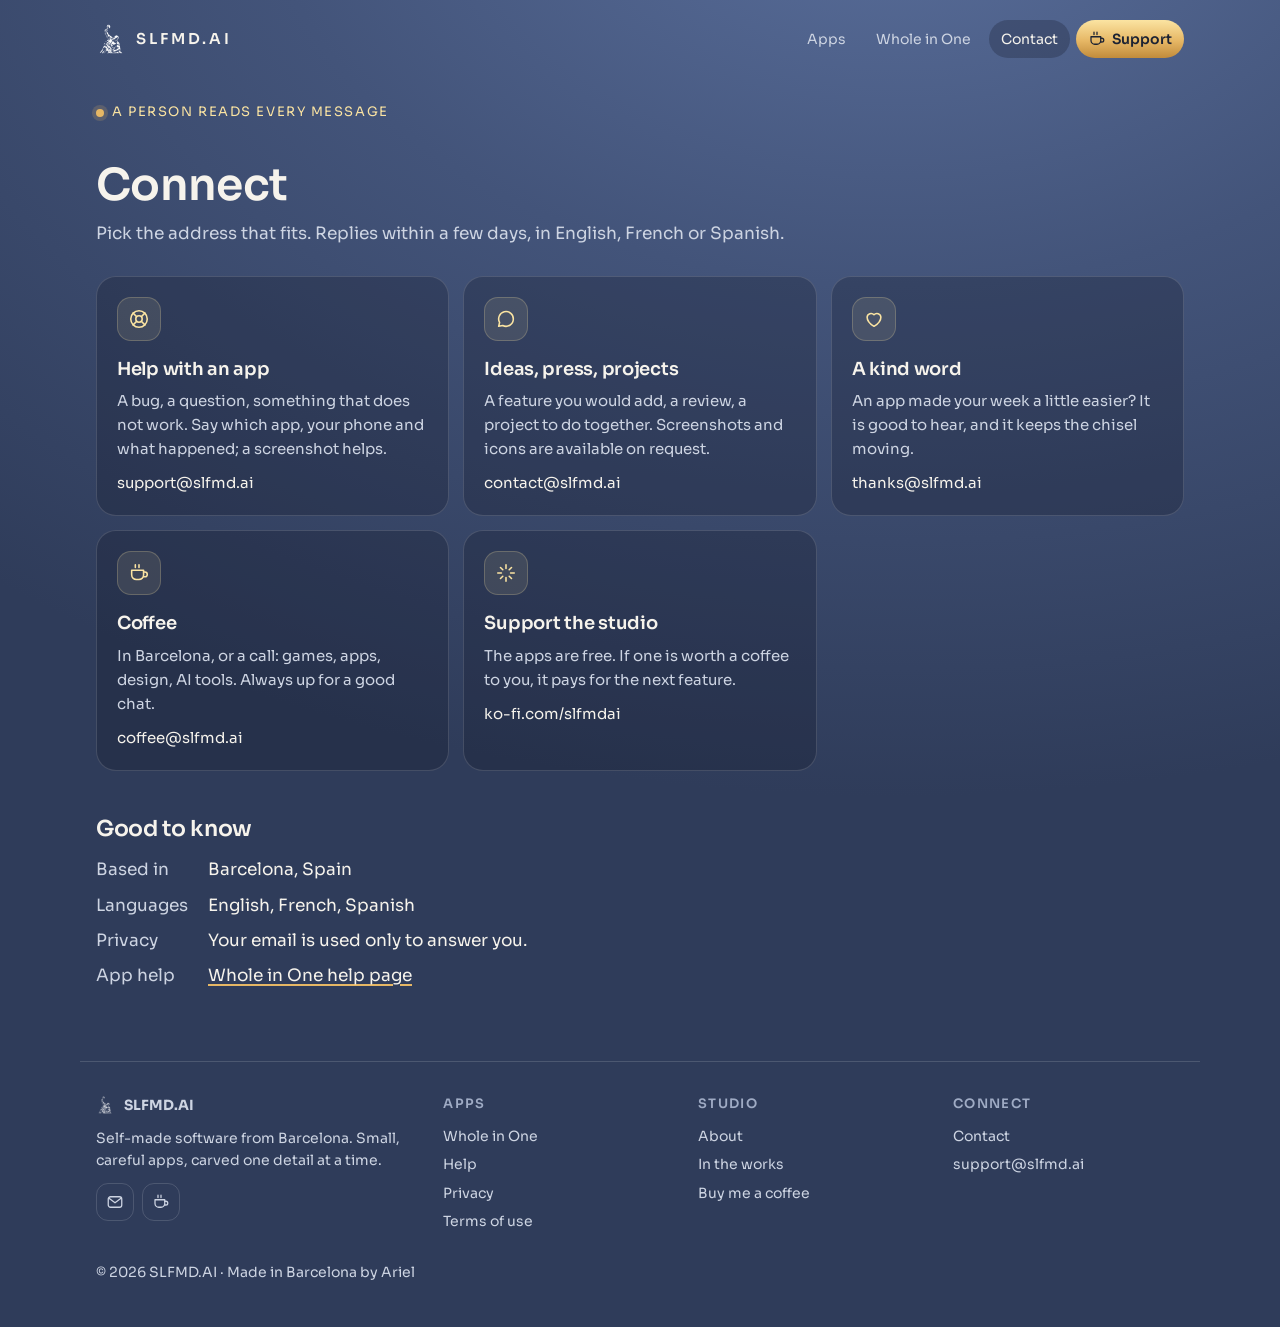
==== commit a783513d: "Invite links for shared lists (/j/ page, apple-app-site-association, assetlinks.json); Instagram lin" ====
--- a/contact/index.html
+++ b/contact/index.html
@@ -4,7 +4,7 @@
 <meta charset="utf-8">
 <meta name="viewport" content="width=device-width,initial-scale=1">
 <title>Contact — SLFMD.AI</title>
-<meta name="description" content="Reach SLFMD.AI: app help, ideas and press, a kind word, a coffee, or Instagram.">
+<meta name="description" content="Reach SLFMD.AI: app help, ideas and press, a kind word or a coffee.">
 <meta name="theme-color" content="#43547a">
 <link rel="icon" href="/favicon.ico" sizes="any">
 <link rel="icon" type="image/png" href="/assets/favicon-32.png" sizes="32x32">
@@ -12,7 +12,7 @@
 <meta property="og:type" content="website">
 <meta property="og:site_name" content="SLFMD.AI">
 <meta property="og:title" content="Contact — SLFMD.AI">
-<meta property="og:description" content="Reach SLFMD.AI: app help, ideas and press, a kind word, a coffee, or Instagram.">
+<meta property="og:description" content="Reach SLFMD.AI: app help, ideas and press, a kind word or a coffee.">
 <meta property="og:image" content="https://slfmd.ai/assets/og-image.jpg">
 <meta name="twitter:card" content="summary_large_image">
 <link rel="preconnect" href="https://fonts.googleapis.com">
@@ -45,7 +45,7 @@
 <a class="skip" href="#main">Skip to content</a>
 <header class="bar">
 <a class="brand" href="/" aria-label="SLFMD.AI home"><img src="/assets/mark-96.png" alt=""><span>SLFMD.AI</span></a>
-<nav aria-label="Main"><a href="/#apps">Apps</a><a href="/wholeinone/" class="hide-sm">Whole in One</a><a href="/contact/" aria-current="page">Contact</a><a href="https://www.instagram.com/slfmd.ai/" rel="noopener" aria-label="Instagram"><svg class="icon"><use href="#i-insta"/></svg></a><a class="cta" href="https://ko-fi.com/slfmdai" rel="noopener"><svg class="icon"><use href="#i-coffee"/></svg><span class="hide-sm">Support</span></a></nav>
+<nav aria-label="Main"><a href="/#apps">Apps</a><a href="/wholeinone/" class="hide-sm">Whole in One</a><a href="/contact/" aria-current="page">Contact</a><a class="cta" href="https://ko-fi.com/slfmdai" rel="noopener"><svg class="icon"><use href="#i-coffee"/></svg><span class="hide-sm">Support</span></a></nav>
 </header>
 <main id="main" class="wide">
 <span class="eyebrow" style="margin-top:24px">A person reads every message</span>
@@ -56,7 +56,7 @@
 <a class="tile" href="mailto:contact@slfmd.ai"><div class="badge"><svg class="icon"><use href="#i-chat"/></svg></div><h3>Ideas, press, projects</h3><p>A feature you would add, a review, a project to do together. Screenshots and icons are available on request.</p><div class="addr">contact@slfmd.ai</div></a>
 <a class="tile" href="mailto:thanks@slfmd.ai"><div class="badge"><svg class="icon"><use href="#i-heart"/></svg></div><h3>A kind word</h3><p>An app made your week a little easier? It is good to hear, and it keeps the chisel moving.</p><div class="addr">thanks@slfmd.ai</div></a>
 <a class="tile" href="mailto:coffee@slfmd.ai"><div class="badge"><svg class="icon"><use href="#i-coffee"/></svg></div><h3>Coffee</h3><p>In Barcelona, or a call: games, apps, design, AI tools. Always up for a good chat.</p><div class="addr">coffee@slfmd.ai</div></a>
-<a class="tile" href="https://www.instagram.com/slfmd.ai/" rel="noopener"><div class="badge"><svg class="icon"><use href="#i-insta"/></svg></div><h3>Instagram</h3><p>Sneak peeks, short videos and what is coming next. Direct messages are open.</p><div class="addr">@slfmd.ai</div></a>
+
 <a class="tile" href="https://ko-fi.com/slfmdai" rel="noopener"><div class="badge"><svg class="icon"><use href="#i-spark"/></svg></div><h3>Support the studio</h3><p>The apps are free. If one is worth a coffee to you, it pays for the next feature.</p><div class="addr">ko-fi.com/slfmdai</div></a>
 </div>
 <h2>Good to know</h2>
@@ -71,10 +71,10 @@
 <footer>
 <div class="cols">
 <div><div class="sign"><img src="/assets/mark-96.png" alt=""><strong>SLFMD.AI</strong></div><p style="margin:10px 0 0">Self-made software from Barcelona. Small, careful apps, carved one detail at a time.</p>
-<div class="social"><a href="https://www.instagram.com/slfmd.ai/" rel="noopener" aria-label="Instagram"><svg class="icon"><use href="#i-insta"/></svg></a><a href="mailto:contact@slfmd.ai" aria-label="Email"><svg class="icon"><use href="#i-mail"/></svg></a><a href="https://ko-fi.com/slfmdai" rel="noopener" aria-label="Ko-fi"><svg class="icon"><use href="#i-coffee"/></svg></a></div></div>
+<div class="social"><a href="mailto:contact@slfmd.ai" aria-label="Email"><svg class="icon"><use href="#i-mail"/></svg></a><a href="https://ko-fi.com/slfmdai" rel="noopener" aria-label="Ko-fi"><svg class="icon"><use href="#i-coffee"/></svg></a></div></div>
 <div><h3>Apps</h3><ul><li><a href="/wholeinone/">Whole in One</a></li><li><a href="/wholeinone/support/">Help</a></li><li><a href="/wholeinone/privacy/">Privacy</a></li><li><a href="/terms/">Terms of use</a></li></ul></div>
 <div><h3>Studio</h3><ul><li><a href="/#studio">About</a></li><li><a href="/#next">In the works</a></li><li><a href="https://ko-fi.com/slfmdai" rel="noopener">Buy me a coffee</a></li></ul></div>
-<div><h3>Connect</h3><ul><li><a href="/contact/">Contact</a></li><li><a href="mailto:support@slfmd.ai">support@slfmd.ai</a></li><li><a href="https://www.instagram.com/slfmd.ai/" rel="noopener">Instagram</a></li></ul></div>
+<div><h3>Connect</h3><ul><li><a href="/contact/">Contact</a></li><li><a href="mailto:support@slfmd.ai">support@slfmd.ai</a></li></ul></div>
 </div>
 <div class="sign">© 2026 SLFMD.AI · Made in Barcelona by Ariel</div>
 </footer>
